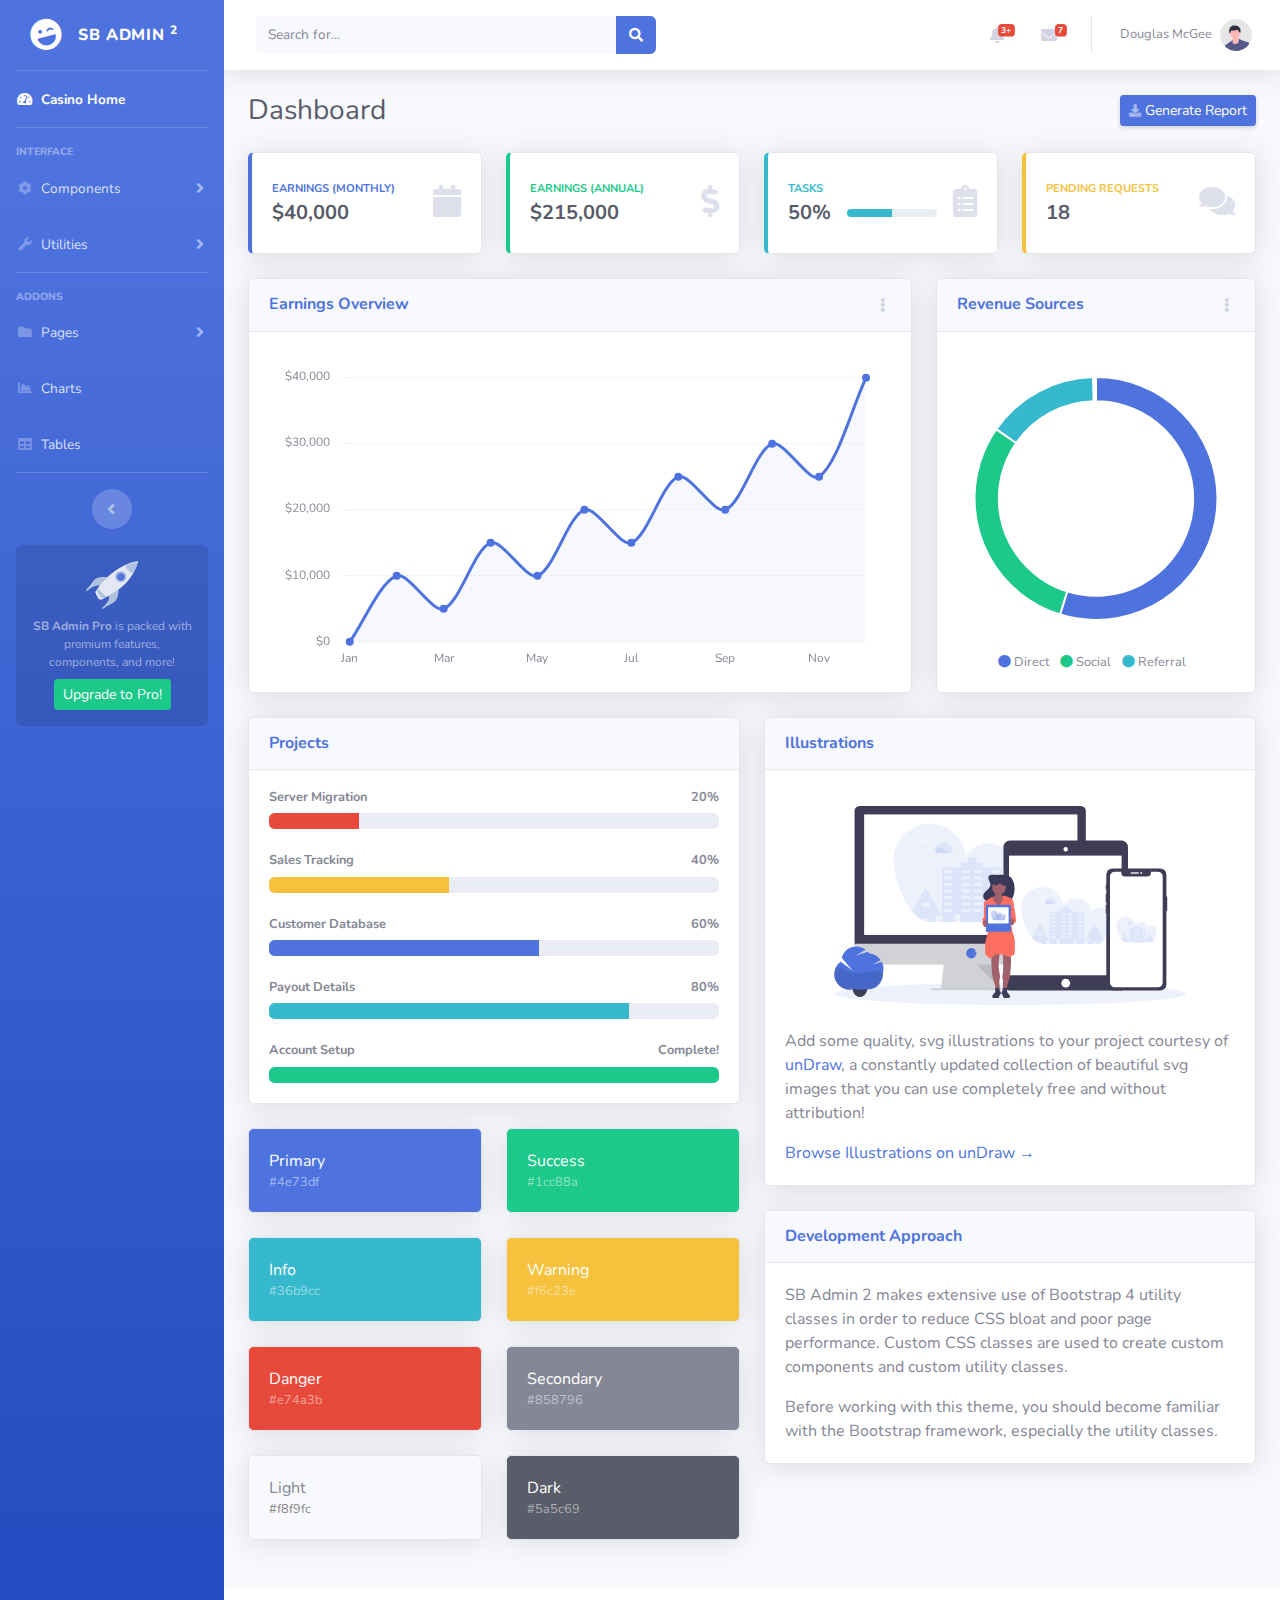
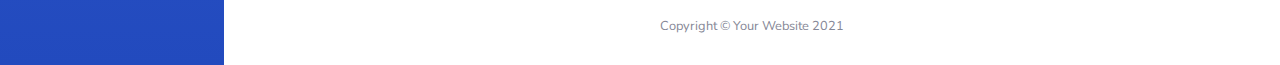
==== system/index.html @ b334c80a "Implementado el Dashboard" ====
<!DOCTYPE html>
<html lang="en">

<head>

    <meta charset="utf-8">
    <meta http-equiv="X-UA-Compatible" content="IE=edge">
    <meta name="viewport" content="width=device-width, initial-scale=1, shrink-to-fit=no">
    <meta name="description" content="">
    <meta name="author" content="">

    <title>SB Admin 2 - Dashboard</title>

    <!-- Custom fonts for this template-->
    <link href="vendor/fontawesome-free/css/all.min.css" rel="stylesheet" type="text/css">
    <link
        href="https://fonts.googleapis.com/css?family=Nunito:200,200i,300,300i,400,400i,600,600i,700,700i,800,800i,900,900i"
        rel="stylesheet">

    <!-- Custom styles for this template-->
    <link href="css/sb-admin-2.min.css" rel="stylesheet">

</head>

<body id="page-top">

    <!-- Page Wrapper -->
    <div id="wrapper">

        <!-- Sidebar -->
        <ul class="navbar-nav bg-gradient-primary sidebar sidebar-dark accordion" id="accordionSidebar">

            <!-- Sidebar - Brand -->
            <a class="sidebar-brand d-flex align-items-center justify-content-center" href="index.html">
                <div class="sidebar-brand-icon rotate-n-15">
                    <i class="fas fa-laugh-wink"></i>
                </div>
                <div class="sidebar-brand-text mx-3">SB Admin <sup>2</sup></div>
            </a>

            <!-- Divider -->
            <hr class="sidebar-divider my-0">

            <!-- Nav Item - Dashboard -->
            <li class="nav-item active">
                <a class="nav-link" href="../index.php">
                    <i class="fas fa-fw fa-tachometer-alt"></i>
                    <span>Casino Home</span></a>
            </li>

            <!-- Divider -->
            <hr class="sidebar-divider">

            <!-- Heading -->
            <div class="sidebar-heading">
                Interface
            </div>

            <!-- Nav Item - Pages Collapse Menu -->
            <li class="nav-item">
                <a class="nav-link collapsed" href="#" data-toggle="collapse" data-target="#collapseTwo"
                    aria-expanded="true" aria-controls="collapseTwo">
                    <i class="fas fa-fw fa-cog"></i>
                    <span>Components</span>
                </a>
                <div id="collapseTwo" class="collapse" aria-labelledby="headingTwo" data-parent="#accordionSidebar">
                    <div class="bg-white py-2 collapse-inner rounded">
                        <h6 class="collapse-header">Custom Components:</h6>
                        <a class="collapse-item" href="buttons.html">Buttons</a>
                        <a class="collapse-item" href="cards.html">Cards</a>
                    </div>
                </div>
            </li>

            <!-- Nav Item - Utilities Collapse Menu -->
            <li class="nav-item">
                <a class="nav-link collapsed" href="#" data-toggle="collapse" data-target="#collapseUtilities"
                    aria-expanded="true" aria-controls="collapseUtilities">
                    <i class="fas fa-fw fa-wrench"></i>
                    <span>Utilities</span>
                </a>
                <div id="collapseUtilities" class="collapse" aria-labelledby="headingUtilities"
                    data-parent="#accordionSidebar">
                    <div class="bg-white py-2 collapse-inner rounded">
                        <h6 class="collapse-header">Custom Utilities:</h6>
                        <a class="collapse-item" href="utilities-color.html">Colors</a>
                        <a class="collapse-item" href="utilities-border.html">Borders</a>
                        <a class="collapse-item" href="utilities-animation.html">Animations</a>
                        <a class="collapse-item" href="utilities-other.html">Other</a>
                    </div>
                </div>
            </li>

            <!-- Divider -->
            <hr class="sidebar-divider">

            <!-- Heading -->
            <div class="sidebar-heading">
                Addons
            </div>

            <!-- Nav Item - Pages Collapse Menu -->
            <li class="nav-item">
                <a class="nav-link collapsed" href="#" data-toggle="collapse" data-target="#collapsePages"
                    aria-expanded="true" aria-controls="collapsePages">
                    <i class="fas fa-fw fa-folder"></i>
                    <span>Pages</span>
                </a>
                <div id="collapsePages" class="collapse" aria-labelledby="headingPages" data-parent="#accordionSidebar">
                    <div class="bg-white py-2 collapse-inner rounded">
                        <h6 class="collapse-header">Login Screens:</h6>
                        <a class="collapse-item" href="login.html">Login</a>
                        <a class="collapse-item" href="register.html">Register</a>
                        <a class="collapse-item" href="forgot-password.html">Forgot Password</a>
                        <div class="collapse-divider"></div>
                        <h6 class="collapse-header">Other Pages:</h6>
                        <a class="collapse-item" href="404.html">404 Page</a>
                        <a class="collapse-item" href="blank.html">Blank Page</a>
                    </div>
                </div>
            </li>

            <!-- Nav Item - Charts -->
            <li class="nav-item">
                <a class="nav-link" href="charts.html">
                    <i class="fas fa-fw fa-chart-area"></i>
                    <span>Charts</span></a>
            </li>

            <!-- Nav Item - Tables -->
            <li class="nav-item">
                <a class="nav-link" href="tables.html">
                    <i class="fas fa-fw fa-table"></i>
                    <span>Tables</span></a>
            </li>

            <!-- Divider -->
            <hr class="sidebar-divider d-none d-md-block">

            <!-- Sidebar Toggler (Sidebar) -->
            <div class="text-center d-none d-md-inline">
                <button class="rounded-circle border-0" id="sidebarToggle"></button>
            </div>

            <!-- Sidebar Message -->
            <div class="sidebar-card d-none d-lg-flex">
                <img class="sidebar-card-illustration mb-2" src="img/undraw_rocket.svg" alt="...">
                <p class="text-center mb-2"><strong>SB Admin Pro</strong> is packed with premium features, components, and more!</p>
                <a class="btn btn-success btn-sm" href="https://startbootstrap.com/theme/sb-admin-pro">Upgrade to Pro!</a>
            </div>

        </ul>
        <!-- End of Sidebar -->

        <!-- Content Wrapper -->
        <div id="content-wrapper" class="d-flex flex-column">

            <!-- Main Content -->
            <div id="content">

                <!-- Topbar -->
                <nav class="navbar navbar-expand navbar-light bg-white topbar mb-4 static-top shadow">

                    <!-- Sidebar Toggle (Topbar) -->
                    <button id="sidebarToggleTop" class="btn btn-link d-md-none rounded-circle mr-3">
                        <i class="fa fa-bars"></i>
                    </button>

                    <!-- Topbar Search -->
                    <form
                        class="d-none d-sm-inline-block form-inline mr-auto ml-md-3 my-2 my-md-0 mw-100 navbar-search">
                        <div class="input-group">
                            <input type="text" class="form-control bg-light border-0 small" placeholder="Search for..."
                                aria-label="Search" aria-describedby="basic-addon2">
                            <div class="input-group-append">
                                <button class="btn btn-primary" type="button">
                                    <i class="fas fa-search fa-sm"></i>
                                </button>
                            </div>
                        </div>
                    </form>

                    <!-- Topbar Navbar -->
                    <ul class="navbar-nav ml-auto">

                        <!-- Nav Item - Search Dropdown (Visible Only XS) -->
                        <li class="nav-item dropdown no-arrow d-sm-none">
                            <a class="nav-link dropdown-toggle" href="#" id="searchDropdown" role="button"
                                data-toggle="dropdown" aria-haspopup="true" aria-expanded="false">
                                <i class="fas fa-search fa-fw"></i>
                            </a>
                            <!-- Dropdown - Messages -->
                            <div class="dropdown-menu dropdown-menu-right p-3 shadow animated--grow-in"
                                aria-labelledby="searchDropdown">
                                <form class="form-inline mr-auto w-100 navbar-search">
                                    <div class="input-group">
                                        <input type="text" class="form-control bg-light border-0 small"
                                            placeholder="Search for..." aria-label="Search"
                                            aria-describedby="basic-addon2">
                                        <div class="input-group-append">
                                            <button class="btn btn-primary" type="button">
                                                <i class="fas fa-search fa-sm"></i>
                                            </button>
                                        </div>
                                    </div>
                                </form>
                            </div>
                        </li>

                        <!-- Nav Item - Alerts -->
                        <li class="nav-item dropdown no-arrow mx-1">
                            <a class="nav-link dropdown-toggle" href="#" id="alertsDropdown" role="button"
                                data-toggle="dropdown" aria-haspopup="true" aria-expanded="false">
                                <i class="fas fa-bell fa-fw"></i>
                                <!-- Counter - Alerts -->
                                <span class="badge badge-danger badge-counter">3+</span>
                            </a>
                            <!-- Dropdown - Alerts -->
                            <div class="dropdown-list dropdown-menu dropdown-menu-right shadow animated--grow-in"
                                aria-labelledby="alertsDropdown">
                                <h6 class="dropdown-header">
                                    Alerts Center
                                </h6>
                                <a class="dropdown-item d-flex align-items-center" href="#">
                                    <div class="mr-3">
                                        <div class="icon-circle bg-primary">
                                            <i class="fas fa-file-alt text-white"></i>
                                        </div>
                                    </div>
                                    <div>
                                        <div class="small text-gray-500">December 12, 2019</div>
                                        <span class="font-weight-bold">A new monthly report is ready to download!</span>
                                    </div>
                                </a>
                                <a class="dropdown-item d-flex align-items-center" href="#">
                                    <div class="mr-3">
                                        <div class="icon-circle bg-success">
                                            <i class="fas fa-donate text-white"></i>
                                        </div>
                                    </div>
                                    <div>
                                        <div class="small text-gray-500">December 7, 2019</div>
                                        $290.29 has been deposited into your account!
                                    </div>
                                </a>
                                <a class="dropdown-item d-flex align-items-center" href="#">
                                    <div class="mr-3">
                                        <div class="icon-circle bg-warning">
                                            <i class="fas fa-exclamation-triangle text-white"></i>
                                        </div>
                                    </div>
                                    <div>
                                        <div class="small text-gray-500">December 2, 2019</div>
                                        Spending Alert: We've noticed unusually high spending for your account.
                                    </div>
                                </a>
                                <a class="dropdown-item text-center small text-gray-500" href="#">Show All Alerts</a>
                            </div>
                        </li>

                        <!-- Nav Item - Messages -->
                        <li class="nav-item dropdown no-arrow mx-1">
                            <a class="nav-link dropdown-toggle" href="#" id="messagesDropdown" role="button"
                                data-toggle="dropdown" aria-haspopup="true" aria-expanded="false">
                                <i class="fas fa-envelope fa-fw"></i>
                                <!-- Counter - Messages -->
                                <span class="badge badge-danger badge-counter">7</span>
                            </a>
                            <!-- Dropdown - Messages -->
                            <div class="dropdown-list dropdown-menu dropdown-menu-right shadow animated--grow-in"
                                aria-labelledby="messagesDropdown">
                                <h6 class="dropdown-header">
                                    Message Center
                                </h6>
                                <a class="dropdown-item d-flex align-items-center" href="#">
                                    <div class="dropdown-list-image mr-3">
                                        <img class="rounded-circle" src="img/undraw_profile_1.svg"
                                            alt="...">
                                        <div class="status-indicator bg-success"></div>
                                    </div>
                                    <div class="font-weight-bold">
                                        <div class="text-truncate">Hi there! I am wondering if you can help me with a
                                            problem I've been having.</div>
                                        <div class="small text-gray-500">Emily Fowler · 58m</div>
                                    </div>
                                </a>
                                <a class="dropdown-item d-flex align-items-center" href="#">
                                    <div class="dropdown-list-image mr-3">
                                        <img class="rounded-circle" src="img/undraw_profile_2.svg"
                                            alt="...">
                                        <div class="status-indicator"></div>
                                    </div>
                                    <div>
                                        <div class="text-truncate">I have the photos that you ordered last month, how
                                            would you like them sent to you?</div>
                                        <div class="small text-gray-500">Jae Chun · 1d</div>
                                    </div>
                                </a>
                                <a class="dropdown-item d-flex align-items-center" href="#">
                                    <div class="dropdown-list-image mr-3">
                                        <img class="rounded-circle" src="img/undraw_profile_3.svg"
                                            alt="...">
                                        <div class="status-indicator bg-warning"></div>
                                    </div>
                                    <div>
                                        <div class="text-truncate">Last month's report looks great, I am very happy with
                                            the progress so far, keep up the good work!</div>
                                        <div class="small text-gray-500">Morgan Alvarez · 2d</div>
                                    </div>
                                </a>
                                <a class="dropdown-item d-flex align-items-center" href="#">
                                    <div class="dropdown-list-image mr-3">
                                        <img class="rounded-circle" src="https://source.unsplash.com/Mv9hjnEUHR4/60x60"
                                            alt="...">
                                        <div class="status-indicator bg-success"></div>
                                    </div>
                                    <div>
                                        <div class="text-truncate">Am I a good boy? The reason I ask is because someone
                                            told me that people say this to all dogs, even if they aren't good...</div>
                                        <div class="small text-gray-500">Chicken the Dog · 2w</div>
                                    </div>
                                </a>
                                <a class="dropdown-item text-center small text-gray-500" href="#">Read More Messages</a>
                            </div>
                        </li>

                        <div class="topbar-divider d-none d-sm-block"></div>

                        <!-- Nav Item - User Information -->
                        <li class="nav-item dropdown no-arrow">
                            <a class="nav-link dropdown-toggle" href="#" id="userDropdown" role="button"
                                data-toggle="dropdown" aria-haspopup="true" aria-expanded="false">
                                <span class="mr-2 d-none d-lg-inline text-gray-600 small">Douglas McGee</span>
                                <img class="img-profile rounded-circle"
                                    src="img/undraw_profile.svg">
                            </a>
                            <!-- Dropdown - User Information -->
                            <div class="dropdown-menu dropdown-menu-right shadow animated--grow-in"
                                aria-labelledby="userDropdown">
                                <a class="dropdown-item" href="#">
                                    <i class="fas fa-user fa-sm fa-fw mr-2 text-gray-400"></i>
                                    Profile
                                </a>
                                <a class="dropdown-item" href="#">
                                    <i class="fas fa-cogs fa-sm fa-fw mr-2 text-gray-400"></i>
                                    Settings
                                </a>
                                <a class="dropdown-item" href="#">
                                    <i class="fas fa-list fa-sm fa-fw mr-2 text-gray-400"></i>
                                    Activity Log
                                </a>
                                <div class="dropdown-divider"></div>
                                <a class="dropdown-item" href="#" data-toggle="modal" data-target="#logoutModal">
                                    <i class="fas fa-sign-out-alt fa-sm fa-fw mr-2 text-gray-400"></i>
                                    Logout
                                </a>
                            </div>
                        </li>

                    </ul>

                </nav>
                <!-- End of Topbar -->

                <!-- Begin Page Content -->
                <div class="container-fluid">

                    <!-- Page Heading -->
                    <div class="d-sm-flex align-items-center justify-content-between mb-4">
                        <h1 class="h3 mb-0 text-gray-800">Dashboard</h1>
                        <a href="#" class="d-none d-sm-inline-block btn btn-sm btn-primary shadow-sm"><i
                                class="fas fa-download fa-sm text-white-50"></i> Generate Report</a>
                    </div>

                    <!-- Content Row -->
                    <div class="row">

                        <!-- Earnings (Monthly) Card Example -->
                        <div class="col-xl-3 col-md-6 mb-4">
                            <div class="card border-left-primary shadow h-100 py-2">
                                <div class="card-body">
                                    <div class="row no-gutters align-items-center">
                                        <div class="col mr-2">
                                            <div class="text-xs font-weight-bold text-primary text-uppercase mb-1">
                                                Earnings (Monthly)</div>
                                            <div class="h5 mb-0 font-weight-bold text-gray-800">$40,000</div>
                                        </div>
                                        <div class="col-auto">
                                            <i class="fas fa-calendar fa-2x text-gray-300"></i>
                                        </div>
                                    </div>
                                </div>
                            </div>
                        </div>

                        <!-- Earnings (Monthly) Card Example -->
                        <div class="col-xl-3 col-md-6 mb-4">
                            <div class="card border-left-success shadow h-100 py-2">
                                <div class="card-body">
                                    <div class="row no-gutters align-items-center">
                                        <div class="col mr-2">
                                            <div class="text-xs font-weight-bold text-success text-uppercase mb-1">
                                                Earnings (Annual)</div>
                                            <div class="h5 mb-0 font-weight-bold text-gray-800">$215,000</div>
                                        </div>
                                        <div class="col-auto">
                                            <i class="fas fa-dollar-sign fa-2x text-gray-300"></i>
                                        </div>
                                    </div>
                                </div>
                            </div>
                        </div>

                        <!-- Earnings (Monthly) Card Example -->
                        <div class="col-xl-3 col-md-6 mb-4">
                            <div class="card border-left-info shadow h-100 py-2">
                                <div class="card-body">
                                    <div class="row no-gutters align-items-center">
                                        <div class="col mr-2">
                                            <div class="text-xs font-weight-bold text-info text-uppercase mb-1">Tasks
                                            </div>
                                            <div class="row no-gutters align-items-center">
                                                <div class="col-auto">
                                                    <div class="h5 mb-0 mr-3 font-weight-bold text-gray-800">50%</div>
                                                </div>
                                                <div class="col">
                                                    <div class="progress progress-sm mr-2">
                                                        <div class="progress-bar bg-info" role="progressbar"
                                                            style="width: 50%" aria-valuenow="50" aria-valuemin="0"
                                                            aria-valuemax="100"></div>
                                                    </div>
                                                </div>
                                            </div>
                                        </div>
                                        <div class="col-auto">
                                            <i class="fas fa-clipboard-list fa-2x text-gray-300"></i>
                                        </div>
                                    </div>
                                </div>
                            </div>
                        </div>

                        <!-- Pending Requests Card Example -->
                        <div class="col-xl-3 col-md-6 mb-4">
                            <div class="card border-left-warning shadow h-100 py-2">
                                <div class="card-body">
                                    <div class="row no-gutters align-items-center">
                                        <div class="col mr-2">
                                            <div class="text-xs font-weight-bold text-warning text-uppercase mb-1">
                                                Pending Requests</div>
                                            <div class="h5 mb-0 font-weight-bold text-gray-800">18</div>
                                        </div>
                                        <div class="col-auto">
                                            <i class="fas fa-comments fa-2x text-gray-300"></i>
                                        </div>
                                    </div>
                                </div>
                            </div>
                        </div>
                    </div>

                    <!-- Content Row -->

                    <div class="row">

                        <!-- Area Chart -->
                        <div class="col-xl-8 col-lg-7">
                            <div class="card shadow mb-4">
                                <!-- Card Header - Dropdown -->
                                <div
                                    class="card-header py-3 d-flex flex-row align-items-center justify-content-between">
                                    <h6 class="m-0 font-weight-bold text-primary">Earnings Overview</h6>
                                    <div class="dropdown no-arrow">
                                        <a class="dropdown-toggle" href="#" role="button" id="dropdownMenuLink"
                                            data-toggle="dropdown" aria-haspopup="true" aria-expanded="false">
                                            <i class="fas fa-ellipsis-v fa-sm fa-fw text-gray-400"></i>
                                        </a>
                                        <div class="dropdown-menu dropdown-menu-right shadow animated--fade-in"
                                            aria-labelledby="dropdownMenuLink">
                                            <div class="dropdown-header">Dropdown Header:</div>
                                            <a class="dropdown-item" href="#">Action</a>
                                            <a class="dropdown-item" href="#">Another action</a>
                                            <div class="dropdown-divider"></div>
                                            <a class="dropdown-item" href="#">Something else here</a>
                                        </div>
                                    </div>
                                </div>
                                <!-- Card Body -->
                                <div class="card-body">
                                    <div class="chart-area">
                                        <canvas id="myAreaChart"></canvas>
                                    </div>
                                </div>
                            </div>
                        </div>

                        <!-- Pie Chart -->
                        <div class="col-xl-4 col-lg-5">
                            <div class="card shadow mb-4">
                                <!-- Card Header - Dropdown -->
                                <div
                                    class="card-header py-3 d-flex flex-row align-items-center justify-content-between">
                                    <h6 class="m-0 font-weight-bold text-primary">Revenue Sources</h6>
                                    <div class="dropdown no-arrow">
                                        <a class="dropdown-toggle" href="#" role="button" id="dropdownMenuLink"
                                            data-toggle="dropdown" aria-haspopup="true" aria-expanded="false">
                                            <i class="fas fa-ellipsis-v fa-sm fa-fw text-gray-400"></i>
                                        </a>
                                        <div class="dropdown-menu dropdown-menu-right shadow animated--fade-in"
                                            aria-labelledby="dropdownMenuLink">
                                            <div class="dropdown-header">Dropdown Header:</div>
                                            <a class="dropdown-item" href="#">Action</a>
                                            <a class="dropdown-item" href="#">Another action</a>
                                            <div class="dropdown-divider"></div>
                                            <a class="dropdown-item" href="#">Something else here</a>
                                        </div>
                                    </div>
                                </div>
                                <!-- Card Body -->
                                <div class="card-body">
                                    <div class="chart-pie pt-4 pb-2">
                                        <canvas id="myPieChart"></canvas>
                                    </div>
                                    <div class="mt-4 text-center small">
                                        <span class="mr-2">
                                            <i class="fas fa-circle text-primary"></i> Direct
                                        </span>
                                        <span class="mr-2">
                                            <i class="fas fa-circle text-success"></i> Social
                                        </span>
                                        <span class="mr-2">
                                            <i class="fas fa-circle text-info"></i> Referral
                                        </span>
                                    </div>
                                </div>
                            </div>
                        </div>
                    </div>

                    <!-- Content Row -->
                    <div class="row">

                        <!-- Content Column -->
                        <div class="col-lg-6 mb-4">

                            <!-- Project Card Example -->
                            <div class="card shadow mb-4">
                                <div class="card-header py-3">
                                    <h6 class="m-0 font-weight-bold text-primary">Projects</h6>
                                </div>
                                <div class="card-body">
                                    <h4 class="small font-weight-bold">Server Migration <span
                                            class="float-right">20%</span></h4>
                                    <div class="progress mb-4">
                                        <div class="progress-bar bg-danger" role="progressbar" style="width: 20%"
                                            aria-valuenow="20" aria-valuemin="0" aria-valuemax="100"></div>
                                    </div>
                                    <h4 class="small font-weight-bold">Sales Tracking <span
                                            class="float-right">40%</span></h4>
                                    <div class="progress mb-4">
                                        <div class="progress-bar bg-warning" role="progressbar" style="width: 40%"
                                            aria-valuenow="40" aria-valuemin="0" aria-valuemax="100"></div>
                                    </div>
                                    <h4 class="small font-weight-bold">Customer Database <span
                                            class="float-right">60%</span></h4>
                                    <div class="progress mb-4">
                                        <div class="progress-bar" role="progressbar" style="width: 60%"
                                            aria-valuenow="60" aria-valuemin="0" aria-valuemax="100"></div>
                                    </div>
                                    <h4 class="small font-weight-bold">Payout Details <span
                                            class="float-right">80%</span></h4>
                                    <div class="progress mb-4">
                                        <div class="progress-bar bg-info" role="progressbar" style="width: 80%"
                                            aria-valuenow="80" aria-valuemin="0" aria-valuemax="100"></div>
                                    </div>
                                    <h4 class="small font-weight-bold">Account Setup <span
                                            class="float-right">Complete!</span></h4>
                                    <div class="progress">
                                        <div class="progress-bar bg-success" role="progressbar" style="width: 100%"
                                            aria-valuenow="100" aria-valuemin="0" aria-valuemax="100"></div>
                                    </div>
                                </div>
                            </div>

                            <!-- Color System -->
                            <div class="row">
                                <div class="col-lg-6 mb-4">
                                    <div class="card bg-primary text-white shadow">
                                        <div class="card-body">
                                            Primary
                                            <div class="text-white-50 small">#4e73df</div>
                                        </div>
                                    </div>
                                </div>
                                <div class="col-lg-6 mb-4">
                                    <div class="card bg-success text-white shadow">
                                        <div class="card-body">
                                            Success
                                            <div class="text-white-50 small">#1cc88a</div>
                                        </div>
                                    </div>
                                </div>
                                <div class="col-lg-6 mb-4">
                                    <div class="card bg-info text-white shadow">
                                        <div class="card-body">
                                            Info
                                            <div class="text-white-50 small">#36b9cc</div>
                                        </div>
                                    </div>
                                </div>
                                <div class="col-lg-6 mb-4">
                                    <div class="card bg-warning text-white shadow">
                                        <div class="card-body">
                                            Warning
                                            <div class="text-white-50 small">#f6c23e</div>
                                        </div>
                                    </div>
                                </div>
                                <div class="col-lg-6 mb-4">
                                    <div class="card bg-danger text-white shadow">
                                        <div class="card-body">
                                            Danger
                                            <div class="text-white-50 small">#e74a3b</div>
                                        </div>
                                    </div>
                                </div>
                                <div class="col-lg-6 mb-4">
                                    <div class="card bg-secondary text-white shadow">
                                        <div class="card-body">
                                            Secondary
                                            <div class="text-white-50 small">#858796</div>
                                        </div>
                                    </div>
                                </div>
                                <div class="col-lg-6 mb-4">
                                    <div class="card bg-light text-black shadow">
                                        <div class="card-body">
                                            Light
                                            <div class="text-black-50 small">#f8f9fc</div>
                                        </div>
                                    </div>
                                </div>
                                <div class="col-lg-6 mb-4">
                                    <div class="card bg-dark text-white shadow">
                                        <div class="card-body">
                                            Dark
                                            <div class="text-white-50 small">#5a5c69</div>
                                        </div>
                                    </div>
                                </div>
                            </div>

                        </div>

                        <div class="col-lg-6 mb-4">

                            <!-- Illustrations -->
                            <div class="card shadow mb-4">
                                <div class="card-header py-3">
                                    <h6 class="m-0 font-weight-bold text-primary">Illustrations</h6>
                                </div>
                                <div class="card-body">
                                    <div class="text-center">
                                        <img class="img-fluid px-3 px-sm-4 mt-3 mb-4" style="width: 25rem;"
                                            src="img/undraw_posting_photo.svg" alt="...">
                                    </div>
                                    <p>Add some quality, svg illustrations to your project courtesy of <a
                                            target="_blank" rel="nofollow" href="https://undraw.co/">unDraw</a>, a
                                        constantly updated collection of beautiful svg images that you can use
                                        completely free and without attribution!</p>
                                    <a target="_blank" rel="nofollow" href="https://undraw.co/">Browse Illustrations on
                                        unDraw &rarr;</a>
                                </div>
                            </div>

                            <!-- Approach -->
                            <div class="card shadow mb-4">
                                <div class="card-header py-3">
                                    <h6 class="m-0 font-weight-bold text-primary">Development Approach</h6>
                                </div>
                                <div class="card-body">
                                    <p>SB Admin 2 makes extensive use of Bootstrap 4 utility classes in order to reduce
                                        CSS bloat and poor page performance. Custom CSS classes are used to create
                                        custom components and custom utility classes.</p>
                                    <p class="mb-0">Before working with this theme, you should become familiar with the
                                        Bootstrap framework, especially the utility classes.</p>
                                </div>
                            </div>

                        </div>
                    </div>

                </div>
                <!-- /.container-fluid -->

            </div>
            <!-- End of Main Content -->

            <!-- Footer -->
            <footer class="sticky-footer bg-white">
                <div class="container my-auto">
                    <div class="copyright text-center my-auto">
                        <span>Copyright &copy; Your Website 2021</span>
                    </div>
                </div>
            </footer>
            <!-- End of Footer -->

        </div>
        <!-- End of Content Wrapper -->

    </div>
    <!-- End of Page Wrapper -->

    <!-- Scroll to Top Button-->
    <a class="scroll-to-top rounded" href="#page-top">
        <i class="fas fa-angle-up"></i>
    </a>

    <!-- Logout Modal-->
    <div class="modal fade" id="logoutModal" tabindex="-1" role="dialog" aria-labelledby="exampleModalLabel"
        aria-hidden="true">
        <div class="modal-dialog" role="document">
            <div class="modal-content">
                <div class="modal-header">
                    <h5 class="modal-title" id="exampleModalLabel">Ready to Leave?</h5>
                    <button class="close" type="button" data-dismiss="modal" aria-label="Close">
                        <span aria-hidden="true">×</span>
                    </button>
                </div>
                <div class="modal-body">Select "Logout" below if you are ready to end your current session.</div>
                <div class="modal-footer">
                    <button class="btn btn-secondary" type="button" data-dismiss="modal">Cancel</button>
                    <a class="btn btn-primary" href="login.html">Logout</a>
                </div>
            </div>
        </div>
    </div>

    <!-- Bootstrap core JavaScript-->
    <script src="vendor/jquery/jquery.min.js"></script>
    <script src="vendor/bootstrap/js/bootstrap.bundle.min.js"></script>

    <!-- Core plugin JavaScript-->
    <script src="vendor/jquery-easing/jquery.easing.min.js"></script>

    <!-- Custom scripts for all pages-->
    <script src="js/sb-admin-2.min.js"></script>

    <!-- Page level plugins -->
    <script src="vendor/chart.js/Chart.min.js"></script>

    <!-- Page level custom scripts -->
    <script src="js/demo/chart-area-demo.js"></script>
    <script src="js/demo/chart-pie-demo.js"></script>

</body>

</html>
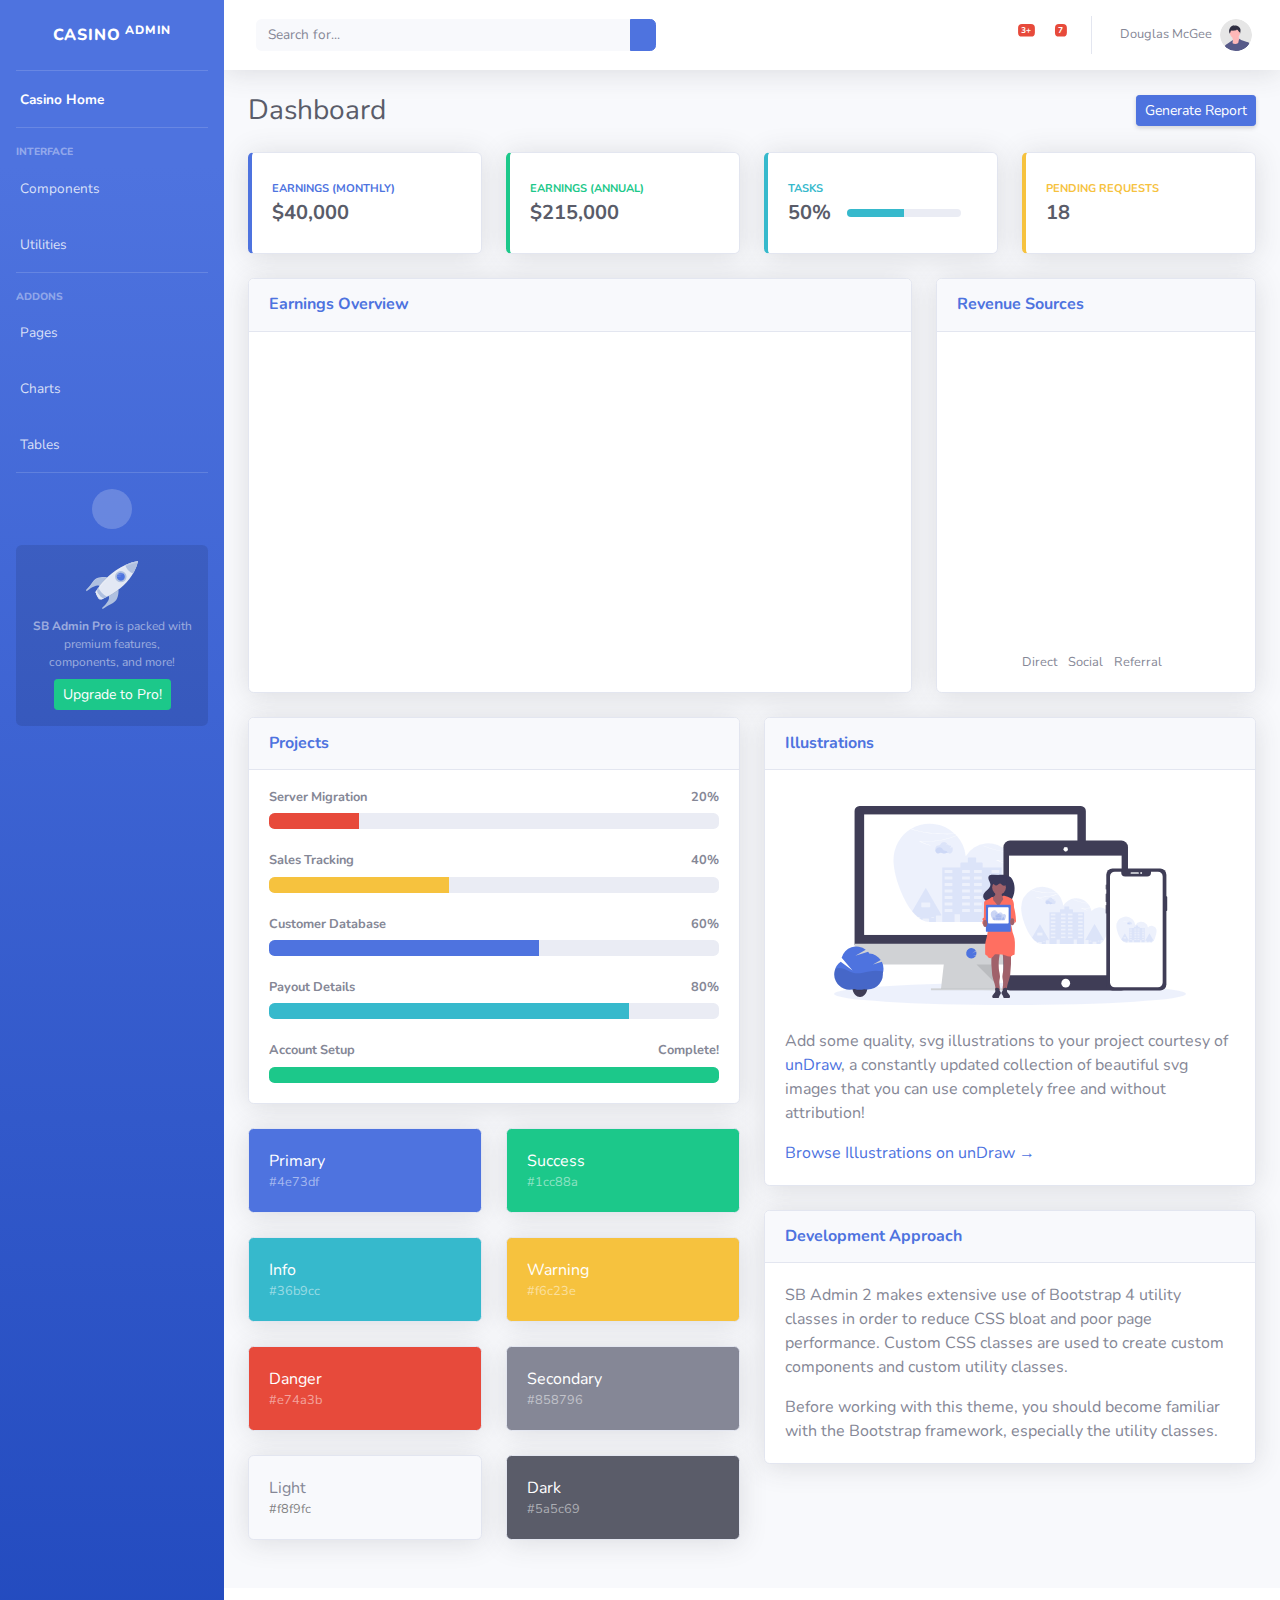
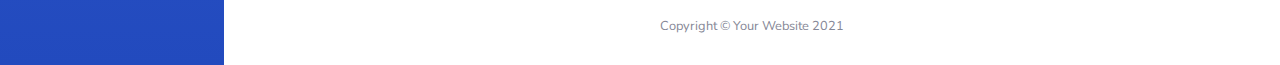
==== commit d6366042: "Actualizado el texto del Navbar del Dashboard" ====
--- a/system/index.html
+++ b/system/index.html
@@ -35,7 +35,7 @@
                 <div class="sidebar-brand-icon rotate-n-15">
                     <i class="fas fa-laugh-wink"></i>
                 </div>
-                <div class="sidebar-brand-text mx-3">SB Admin <sup>2</sup></div>
+                <div class="sidebar-brand-text mx-3">Casino <sup>Admin</sup></div>
             </a>
 
             <!-- Divider -->
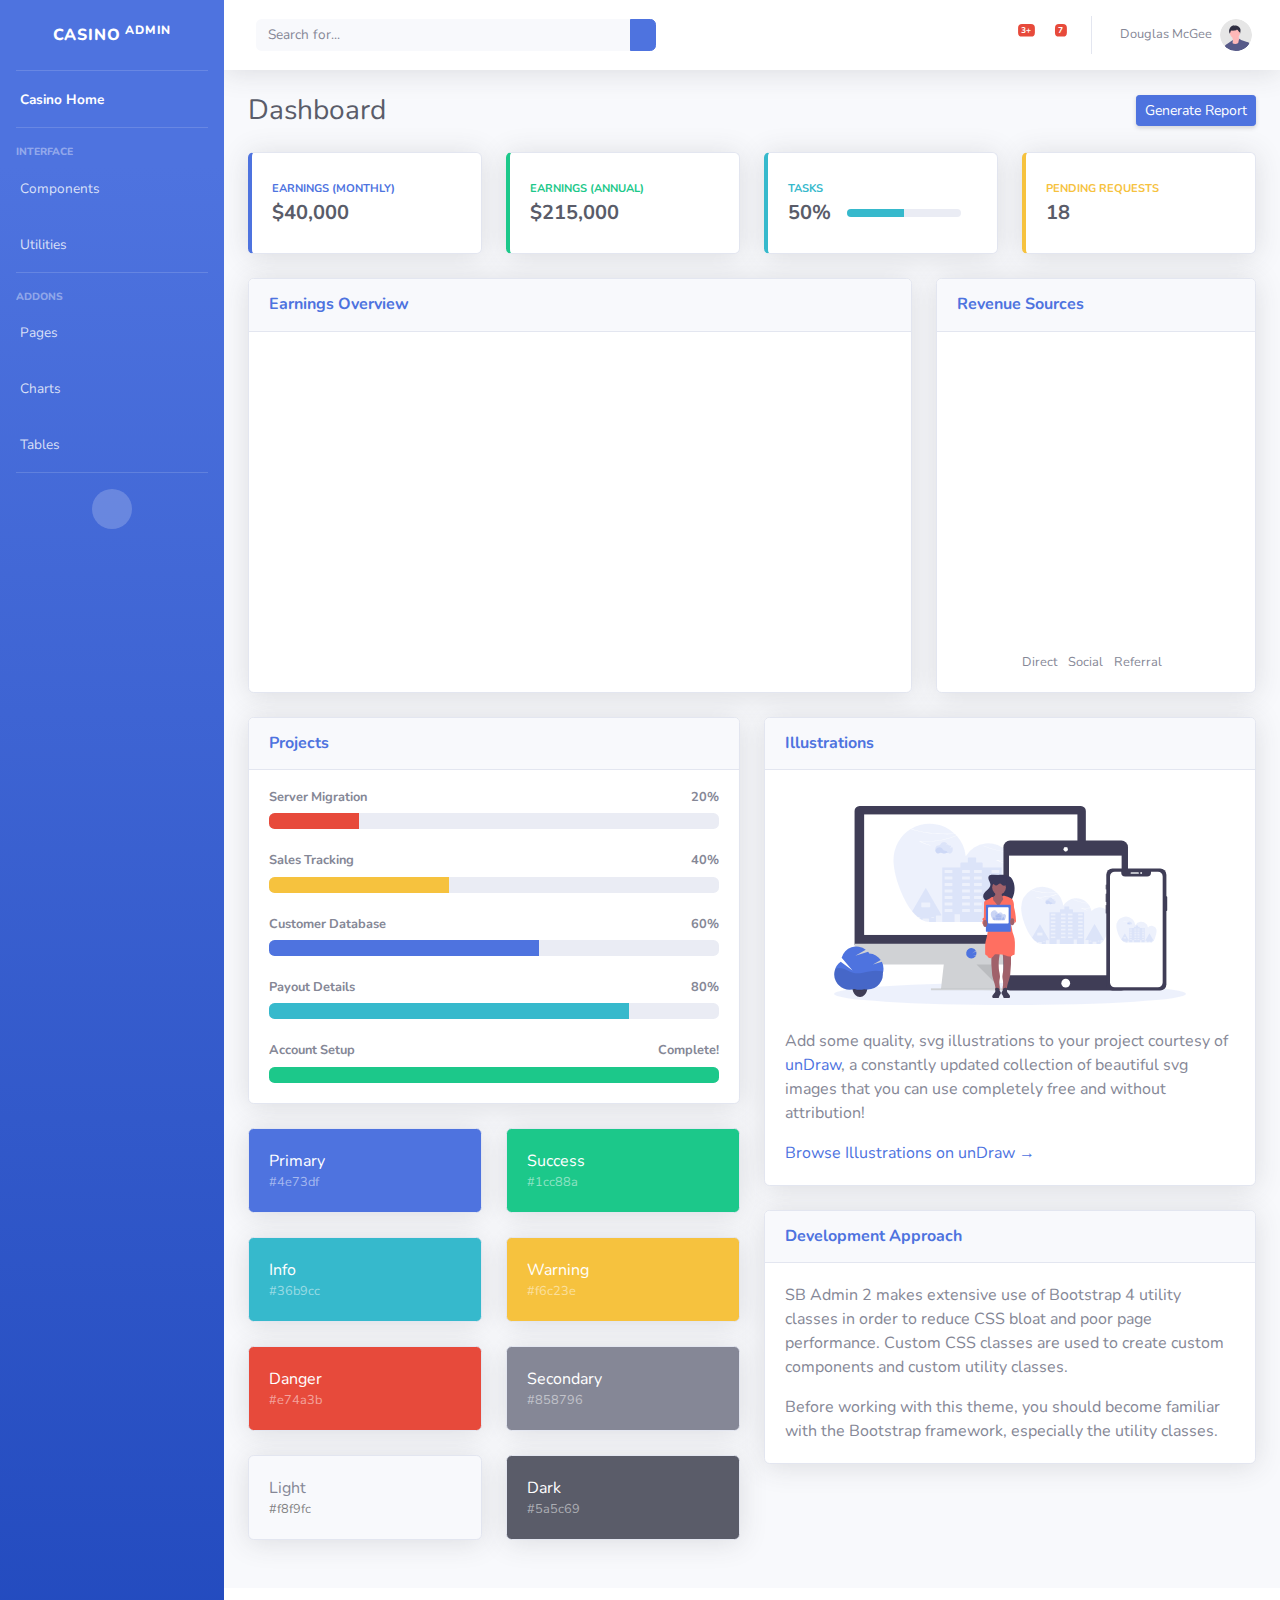
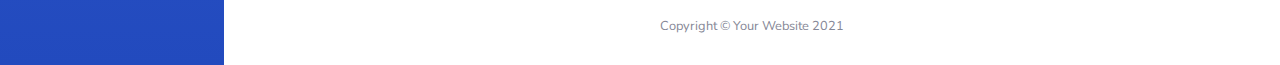
==== commit 5a1cdc1c: "Eliminado el mensaje para actualizar el Dashboard a Pro" ====
--- a/system/index.html
+++ b/system/index.html
@@ -142,12 +142,12 @@
                 <button class="rounded-circle border-0" id="sidebarToggle"></button>
             </div>
 
-            <!-- Sidebar Message -->
+            <!-- Sidebar Message 
             <div class="sidebar-card d-none d-lg-flex">
                 <img class="sidebar-card-illustration mb-2" src="img/undraw_rocket.svg" alt="...">
                 <p class="text-center mb-2"><strong>SB Admin Pro</strong> is packed with premium features, components, and more!</p>
                 <a class="btn btn-success btn-sm" href="https://startbootstrap.com/theme/sb-admin-pro">Upgrade to Pro!</a>
-            </div>
+            </div>-->
 
         </ul>
         <!-- End of Sidebar -->
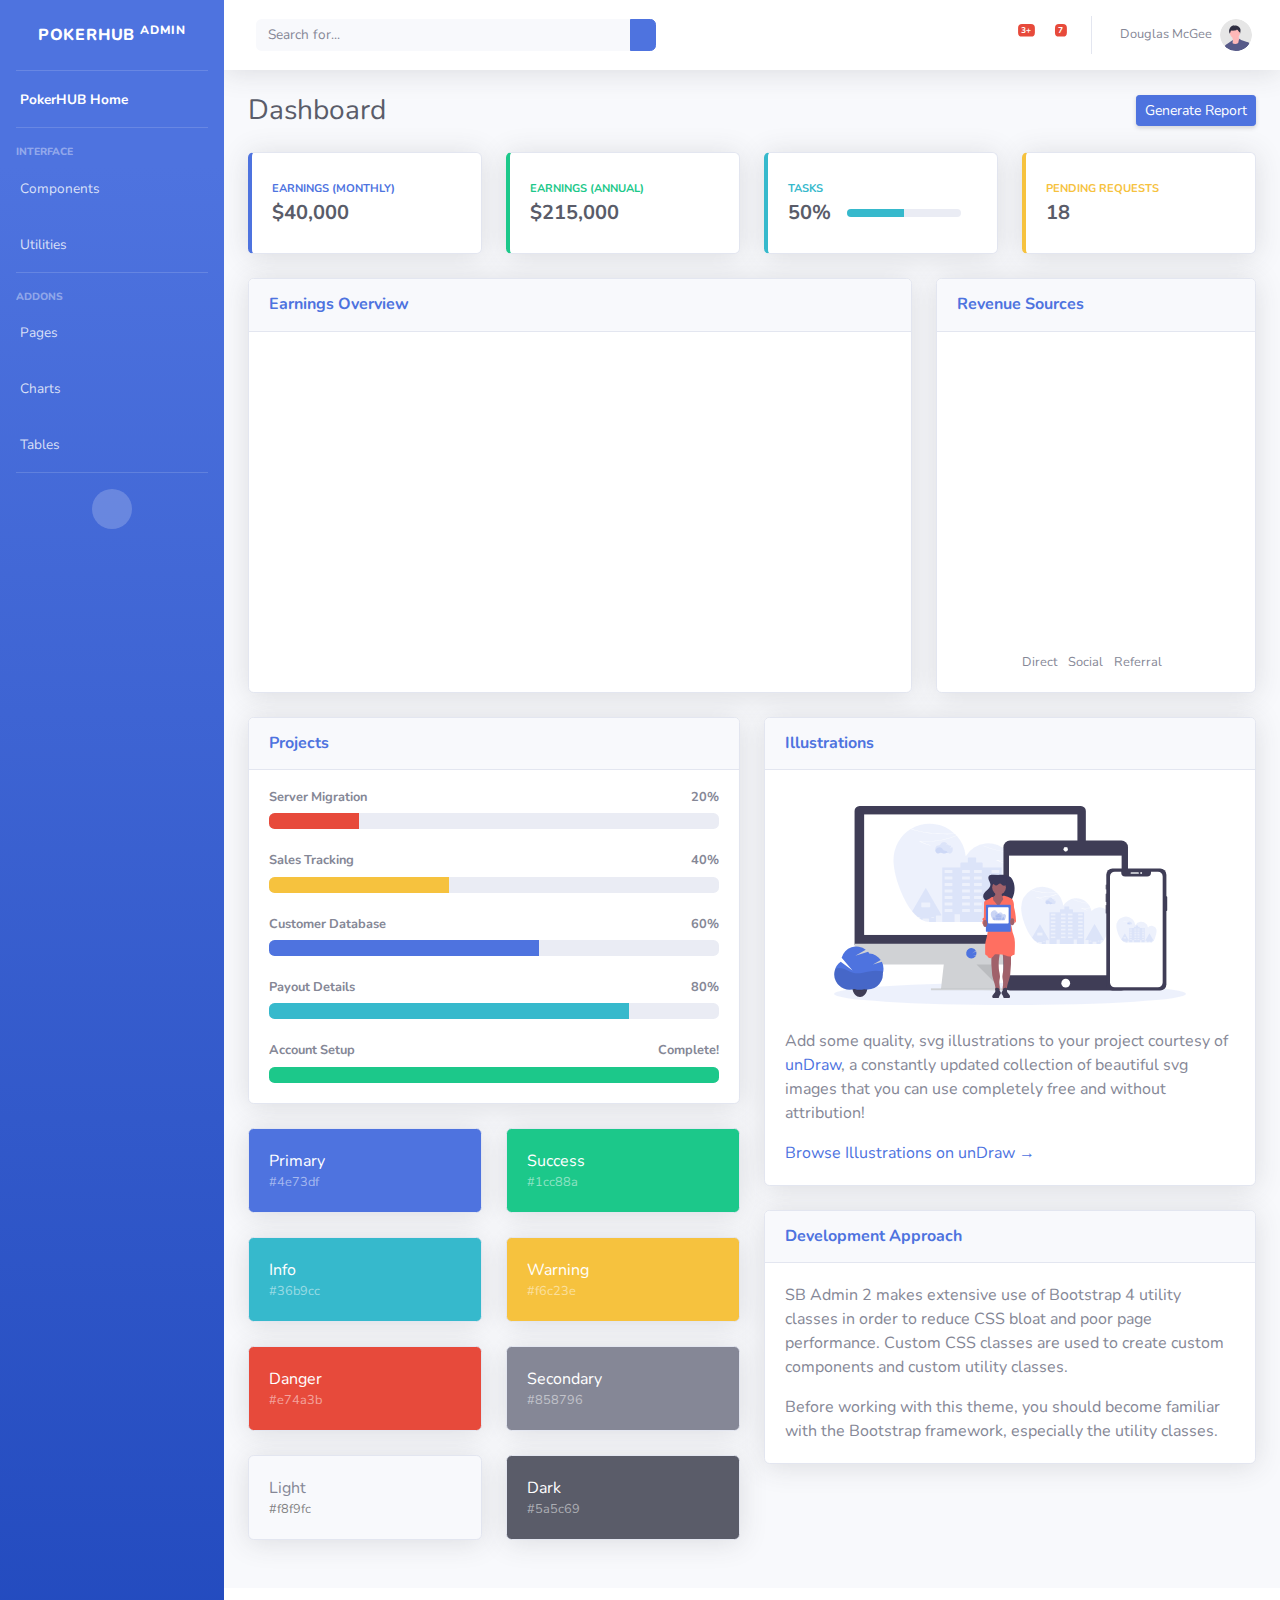
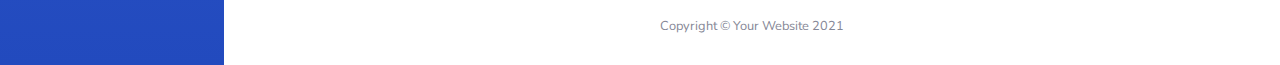
==== commit b9cbb2cc: "Avanzado el desarrollo del proyecto" ====
--- a/system/index.html
+++ b/system/index.html
@@ -35,7 +35,7 @@
                 <div class="sidebar-brand-icon rotate-n-15">
                     <i class="fas fa-laugh-wink"></i>
                 </div>
-                <div class="sidebar-brand-text mx-3">Casino <sup>Admin</sup></div>
+                <div class="sidebar-brand-text mx-3">PokerHUB <sup>Admin</sup></div>
             </a>
 
             <!-- Divider -->
@@ -45,7 +45,7 @@
             <li class="nav-item active">
                 <a class="nav-link" href="../index.php">
                     <i class="fas fa-fw fa-tachometer-alt"></i>
-                    <span>Casino Home</span></a>
+                    <span>PokerHUB Home</span></a>
             </li>
 
             <!-- Divider -->
